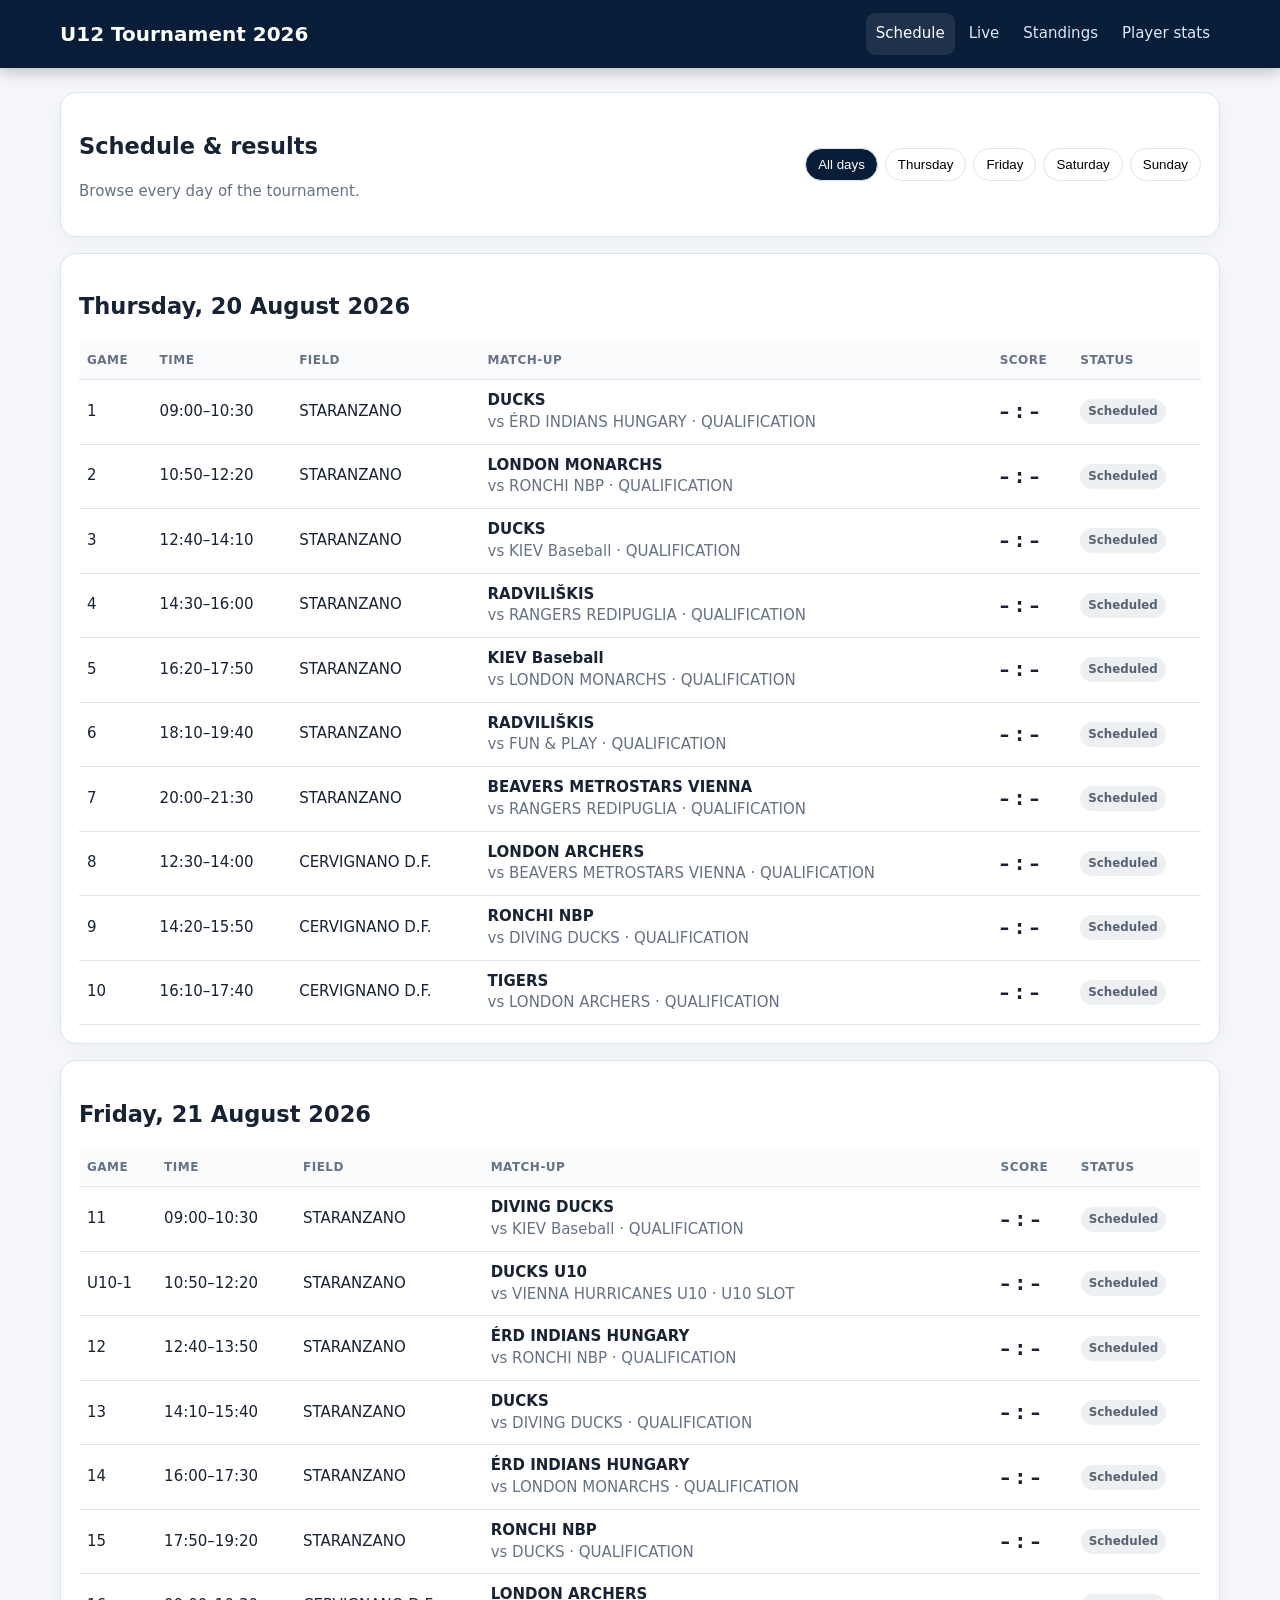
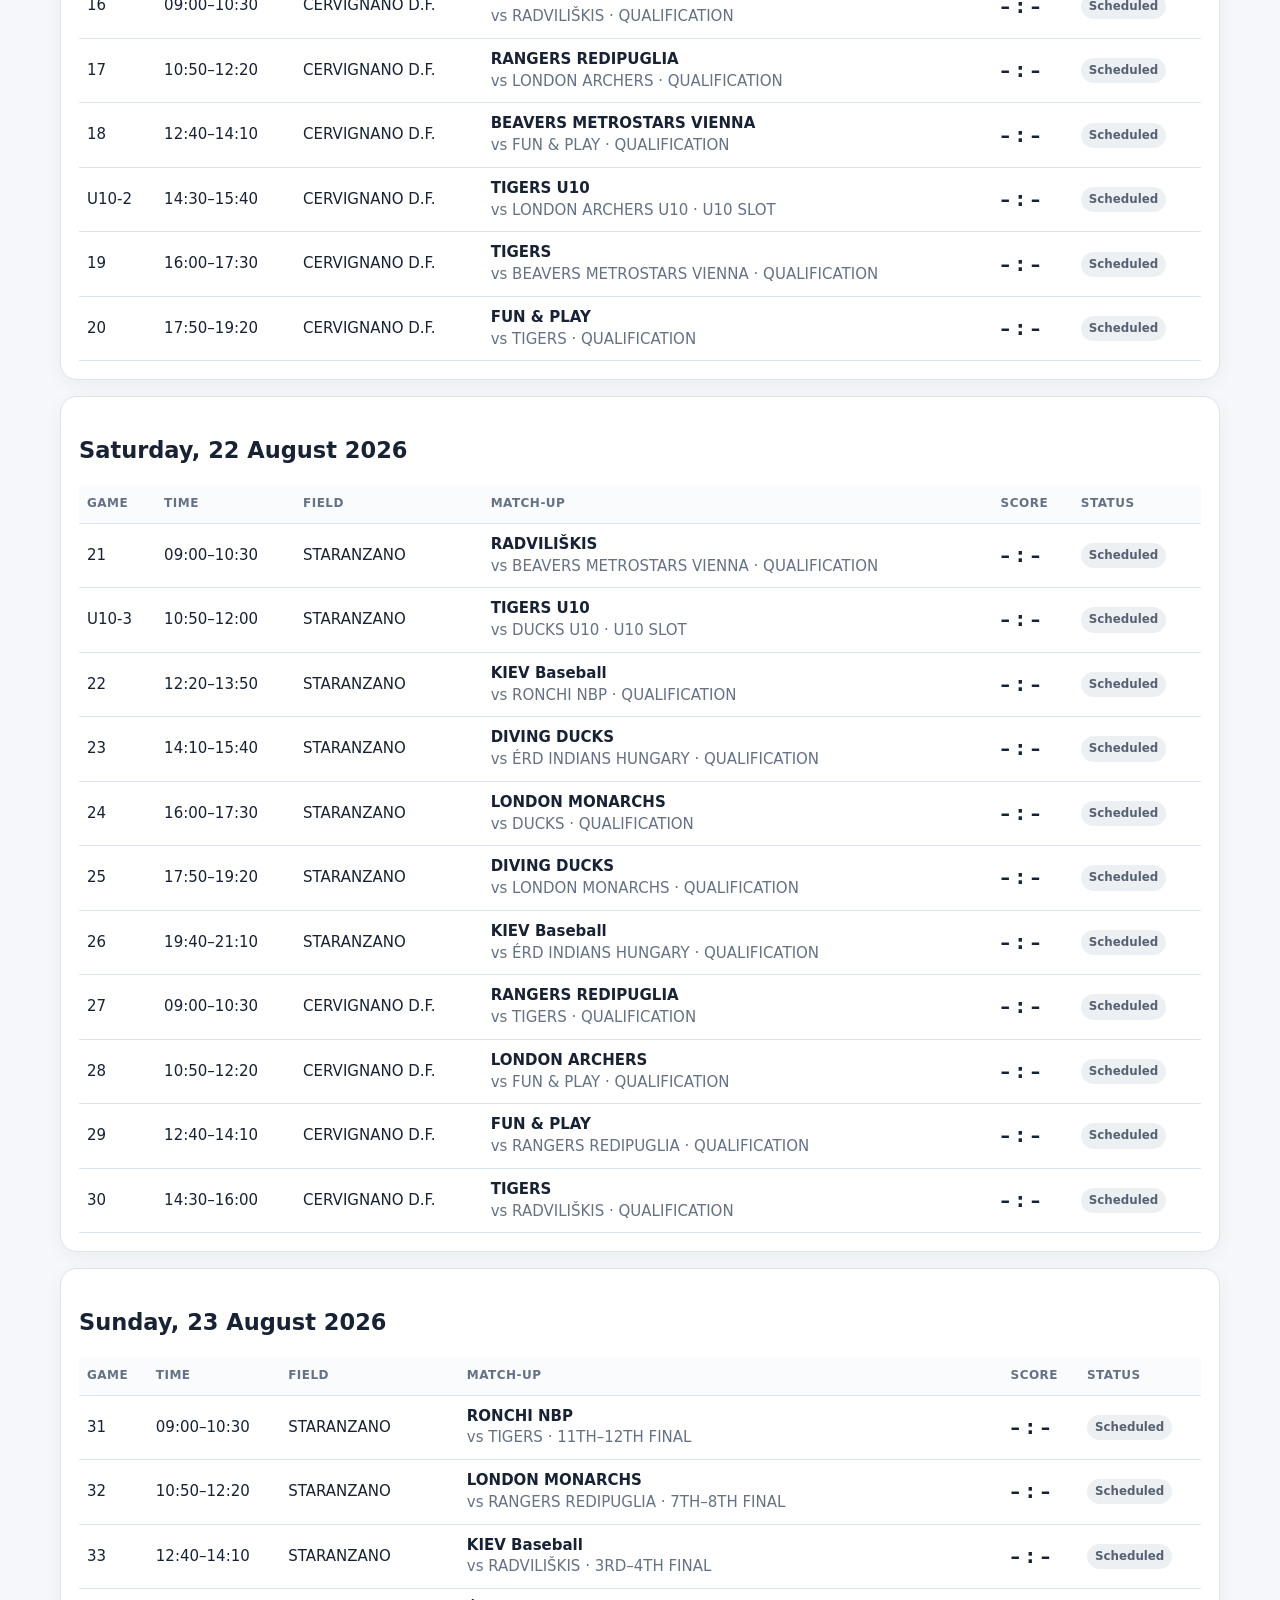
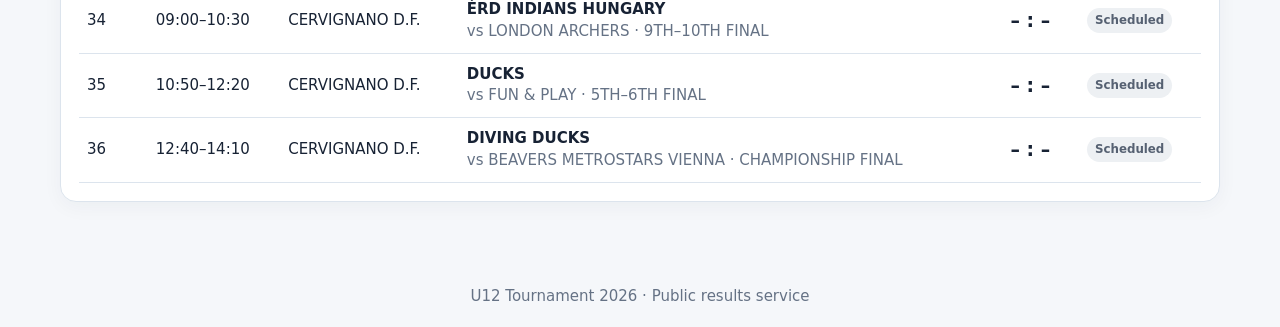
==== schedule.html @ 7409d3e1 "Add files via upload" ====
<!doctype html><html lang="en"><head><meta charset="utf-8"><meta name="viewport" content="width=device-width,initial-scale=1"><meta name="theme-color" content="#071d38"><title>Schedule · U12 Tournament 2026</title><link rel="stylesheet" href="assets/style.css"></head><body><header><div class="wrap"><a class="brand" href="index.html">U12 Tournament <b>2026</b></a><nav><a href="schedule.html" class="on">Schedule</a><a href="live.html">Live</a><a href="standings.html">Standings</a><a href="stats.html">Player stats</a></nav></div></header><main class="wrap"><section class="card"><div class="section-head"><div><h1>Schedule & results</h1><p class="muted">Browse every day of the tournament.</p></div><div class="tabs" id="tabs"></div></div></section><div id="content"></div></main><footer>U12 Tournament 2026 · Public results service</footer><script src="assets/common.js"></script><script>let selected='all';loadData().then(({schedule,results})=>{schedule=effectiveSchedule(schedule,results);const dates=[...new Set(schedule.map(g=>g.date))];tabs.innerHTML=`<button class="tab on" data-day="all">All days</button>`+dates.map(d=>`<button class="tab" data-day="${d}">${DAYS[d].split(',')[0]}</button>`).join('');function render(){content.innerHTML=dates.filter(d=>selected==='all'||d===selected).map(d=>`<section class="card"><h2>${DAYS[d]}</h2><div class="table"><table><thead><tr><th>Game</th><th>Time</th><th class="hide-sm">Field</th><th>Match-up</th><th>Score</th><th>Status</th></tr></thead><tbody>${schedule.filter(g=>g.date===d).map(g=>{const r=gameData(g,results);return `<tr><td>${esc(g.game)}</td><td>${g.time}</td><td class="hide-sm">${esc(g.field)}</td><td><b>${esc(g.team1)}</b><br><span class="muted">vs ${esc(g.team2)} · ${esc(g.phase)}</span></td><td class="score">${score(r)}</td><td>${badge(r.status)}</td></tr>`}).join('')}</tbody></table></div></section>`).join('')}tabs.onclick=e=>{if(!e.target.dataset.day)return;selected=e.target.dataset.day;document.querySelectorAll('.tab').forEach(x=>x.classList.toggle('on',x===e.target));render()};render()}).catch(e=>content.innerHTML=`<p class="notice error">${esc(e.message)}</p>`)</script></body></html>
---- assets/style.css ----
:root{--navy:#071d38;--blue:#087bc1;--sky:#edf7ff;--line:#dce4ed;--ink:#172234;--muted:#657285;--green:#0a7a42;--amber:#a96000;--red:#c92d3b}*{box-sizing:border-box}body{margin:0;background:#f5f7fa;color:var(--ink);font:15px/1.45 system-ui,-apple-system,"Segoe UI",Roboto,Arial,sans-serif}.wrap{width:min(1160px,calc(100% - 28px));margin:auto}header{position:sticky;top:0;z-index:5;background:var(--navy);color:white;box-shadow:0 3px 16px #0004}header .wrap{display:flex;min-height:68px;align-items:center;justify-content:space-between;gap:18px}.brand{color:white;text-decoration:none;font-size:1.25rem;font-weight:850;white-space:nowrap}nav{display:flex;gap:4px;overflow:auto}nav a{color:#daebfa;text-decoration:none;padding:10px;border-radius:9px;white-space:nowrap}nav a:hover,nav a.on{color:white;background:#ffffff18}main{padding:24px 0 48px}.card{background:white;border:1px solid var(--line);border-radius:16px;padding:18px;margin-bottom:16px;box-shadow:0 5px 20px #18283e0b}.hero{background:linear-gradient(135deg,var(--navy),#0c74b8);color:white}.hero h1{font-size:clamp(2rem,7vw,4.4rem);margin:.1em 0}.hero p{color:#dcedfb;max-width:700px}.btn{display:inline-block;border:0;border-radius:9px;background:var(--blue);color:white;padding:10px 14px;font-weight:750;text-decoration:none;cursor:pointer}.btn.alt{background:#e8edf3;color:var(--navy)}.btn.danger{background:var(--red)}.grid{display:grid;grid-template-columns:1fr 1fr;gap:16px}.kpis{display:grid;grid-template-columns:repeat(4,1fr);gap:10px}.kpi{background:var(--sky);padding:14px;border-radius:12px}.kpi b{display:block;font-size:1.7rem;color:var(--navy)}.toolbar,.section-head{display:flex;align-items:center;justify-content:space-between;gap:10px;flex-wrap:wrap}.tabs{display:flex;gap:7px;overflow:auto}.tab{border:1px solid var(--line);border-radius:999px;background:white;padding:8px 12px;white-space:nowrap;cursor:pointer}.tab.on{background:var(--navy);color:white}.table{overflow:auto}table{width:100%;border-collapse:collapse}th,td{padding:10px 8px;border-bottom:1px solid var(--line);text-align:left;vertical-align:middle}th{font-size:.75rem;text-transform:uppercase;letter-spacing:.04em;color:var(--muted);background:#f9fbfd}.score{font-size:1.18rem;font-weight:900;white-space:nowrap}.status{display:inline-block;padding:4px 8px;border-radius:999px;font-size:.74rem;font-weight:850;white-space:nowrap}.scheduled{background:#edf0f3;color:#566172}.live{background:#fff0d7;color:var(--amber)}.completed{background:#dff5e9;color:var(--green)}.live-dot{width:8px;height:8px;border-radius:50%;background:#e23c46;display:inline-block;margin-right:5px;animation:pulse 1.1s infinite}@keyframes pulse{50%{opacity:.3}}.match{display:grid;grid-template-columns:64px 1fr auto;gap:10px;align-items:center;padding:13px 0;border-bottom:1px solid var(--line)}.teamline{display:flex;justify-content:space-between;gap:10px}.muted{color:var(--muted)}.notice{padding:12px 14px;background:#fff8dc;border-left:5px solid #e5b600;border-radius:8px}.error{background:#ffe9eb;border-left-color:var(--red)}input,select,textarea{width:100%;border:1px solid #b9c5d2;border-radius:8px;padding:9px;font:inherit;background:white}.formgrid{display:grid;grid-template-columns:repeat(6,1fr);gap:8px}.formgrid label{font-size:.76rem;font-weight:750}.wide{grid-column:span 2}.full{grid-column:1/-1}.statrow{display:grid;grid-template-columns:2fr 1.5fr repeat(4,.72fr) auto;gap:7px;margin:7px 0}.pitchrow{grid-template-columns:2fr 1.5fr repeat(3,.8fr) auto}.admin-header{background:#2b143c;color:white;padding:11px 0}.admin-header .wrap{display:flex;align-items:center;justify-content:space-between}.setup{max-width:820px;margin:auto}.rank{font-weight:900;color:var(--navy)}footer{text-align:center;color:var(--muted);padding:20px}.hidden{display:none!important}@media(max-width:760px){header .wrap{display:block;padding-top:10px}.brand{display:block;margin-bottom:6px}nav{padding-bottom:10px}.grid{grid-template-columns:1fr}.kpis{grid-template-columns:1fr 1fr}.formgrid{grid-template-columns:1fr 1fr}.wide,.full{grid-column:1/-1}.statrow,.pitchrow{grid-template-columns:1fr 1fr}.statrow .remove{grid-column:1/-1}.match{grid-template-columns:52px 1fr}.match>.status{grid-column:2}.hide-sm{display:none}th,td{padding:9px 6px}}
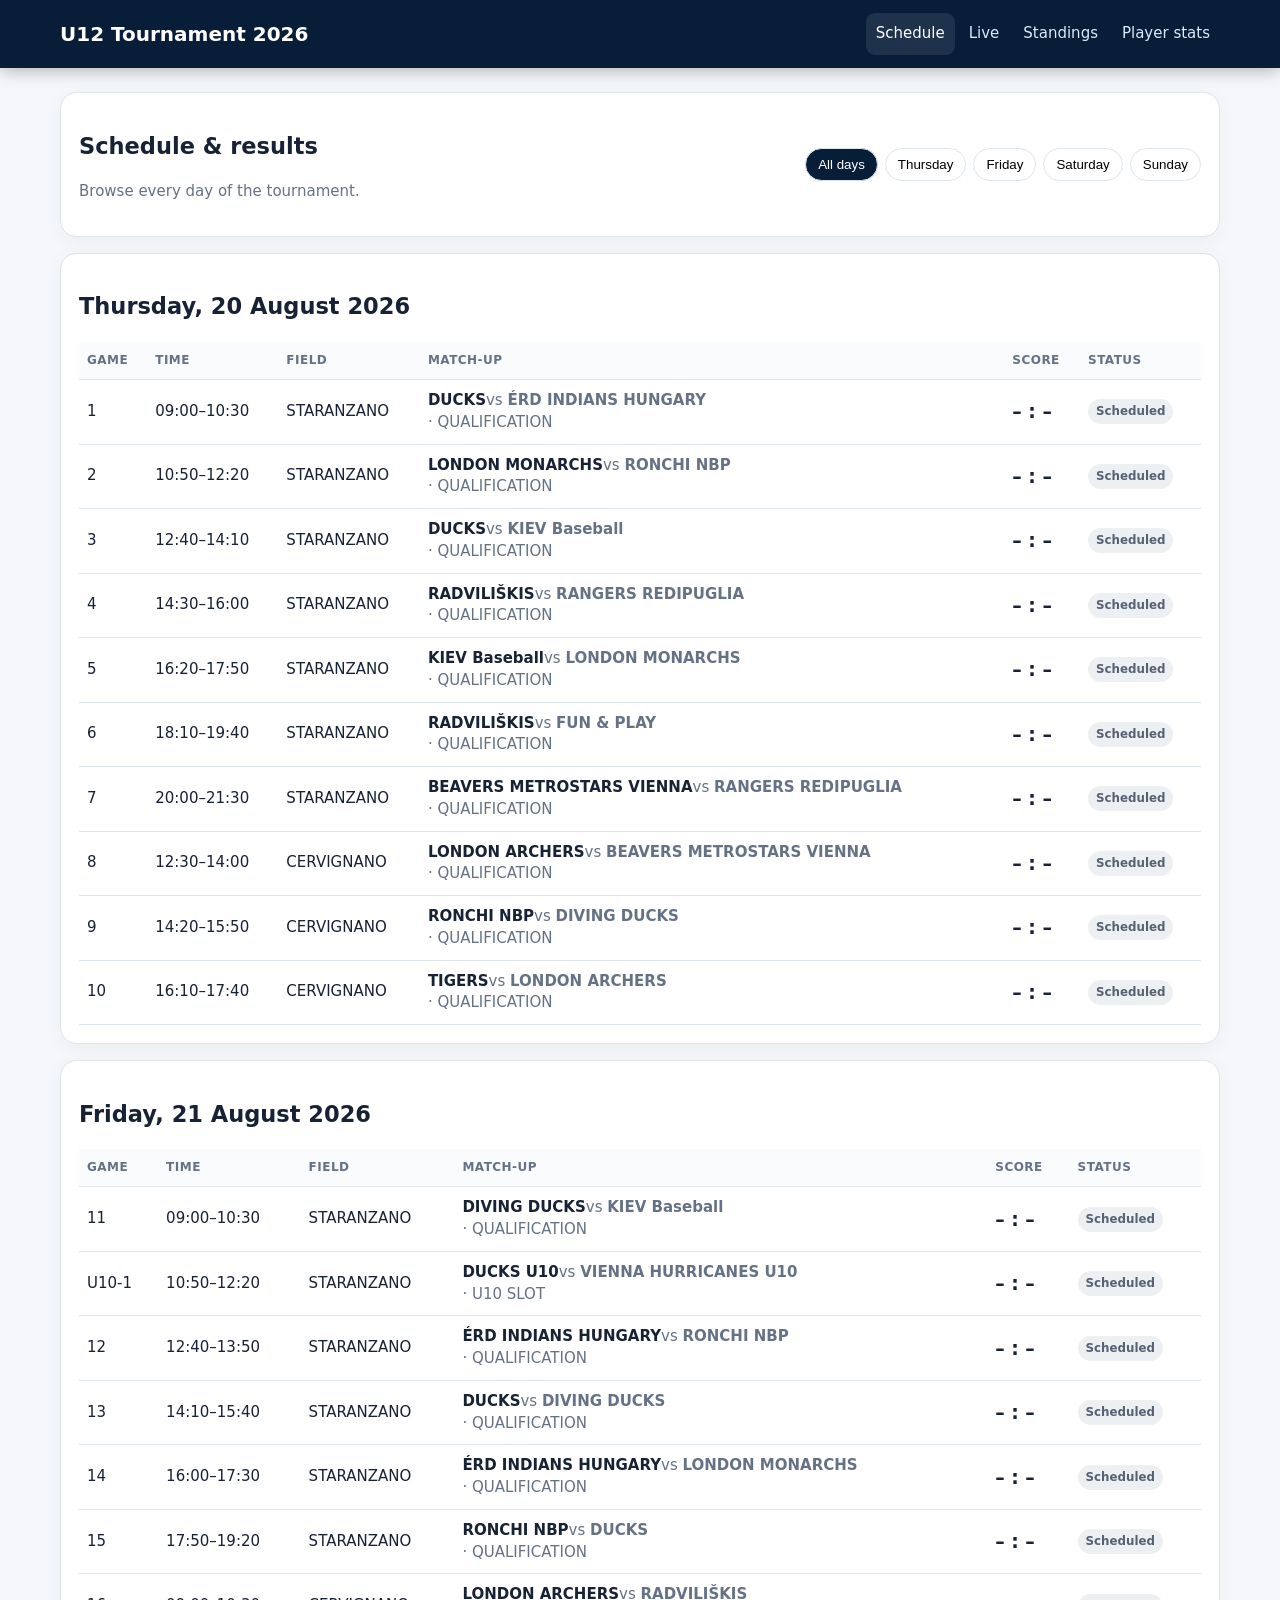
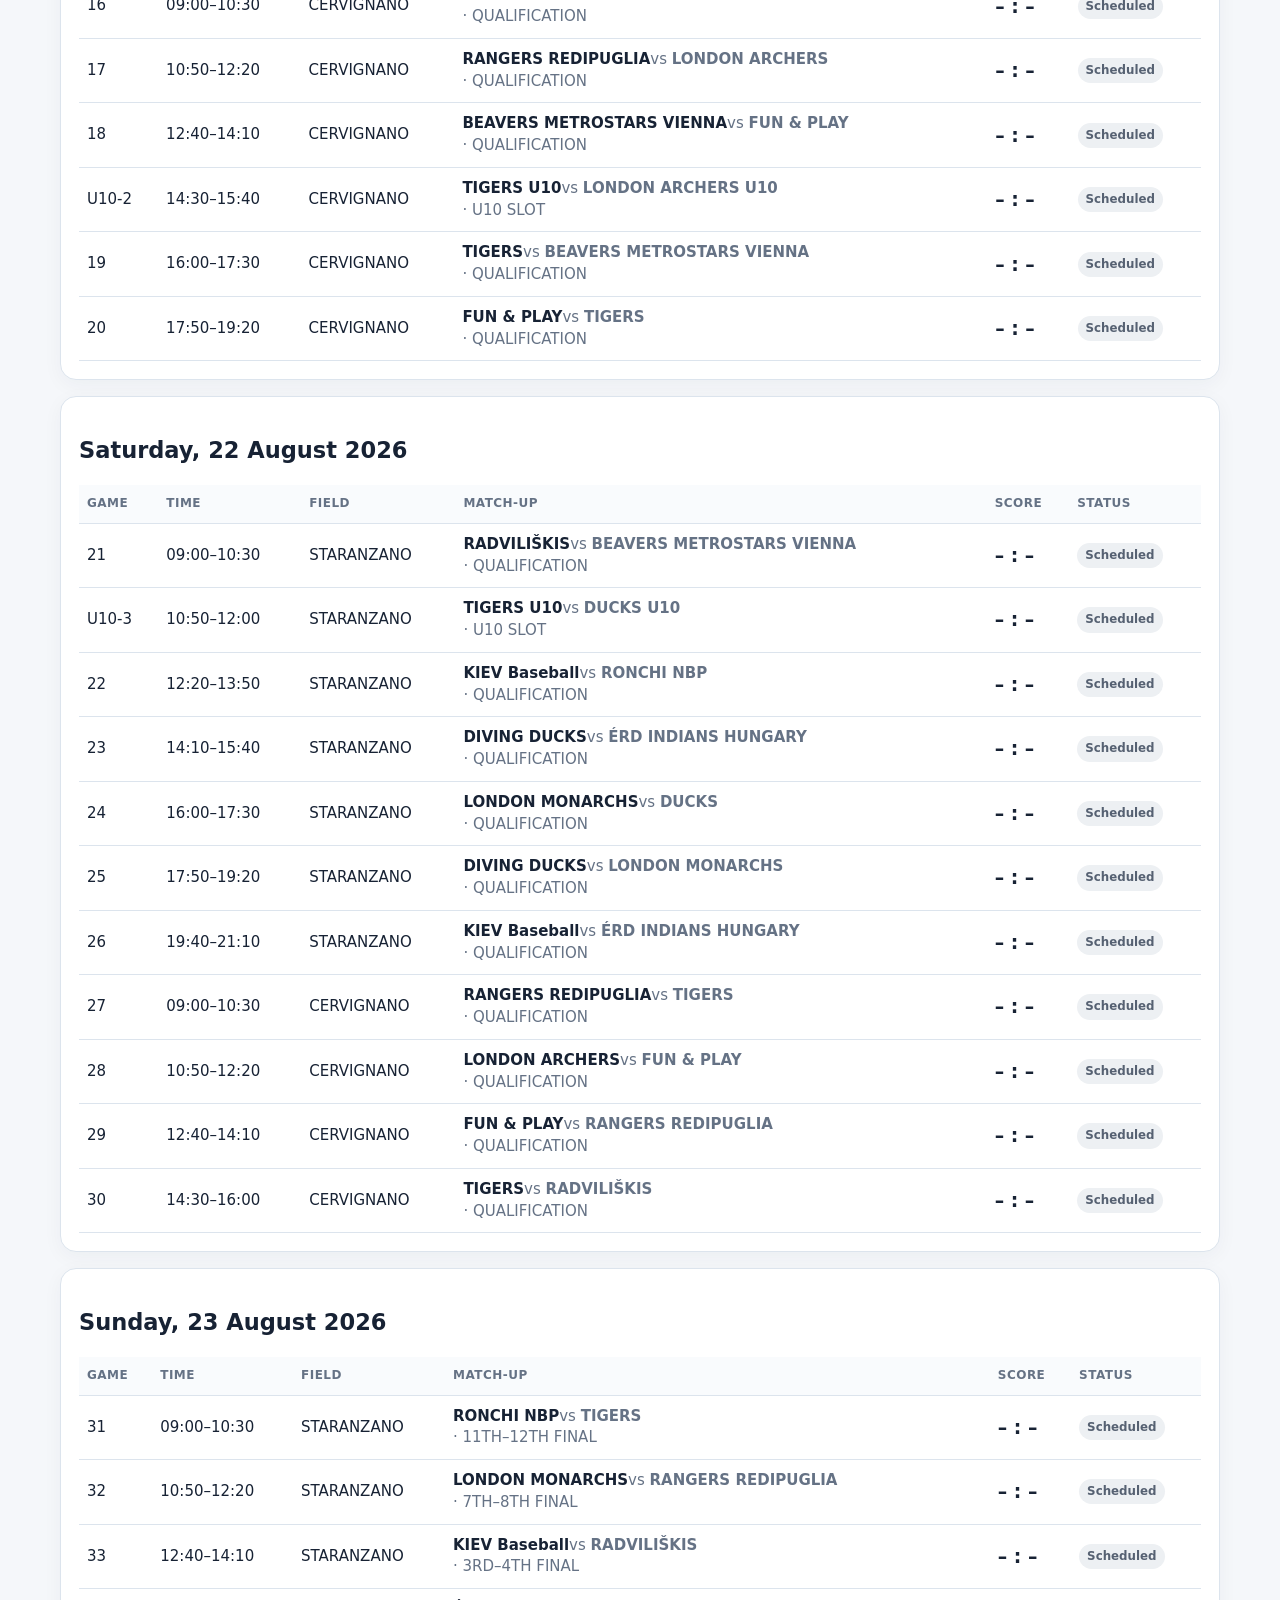
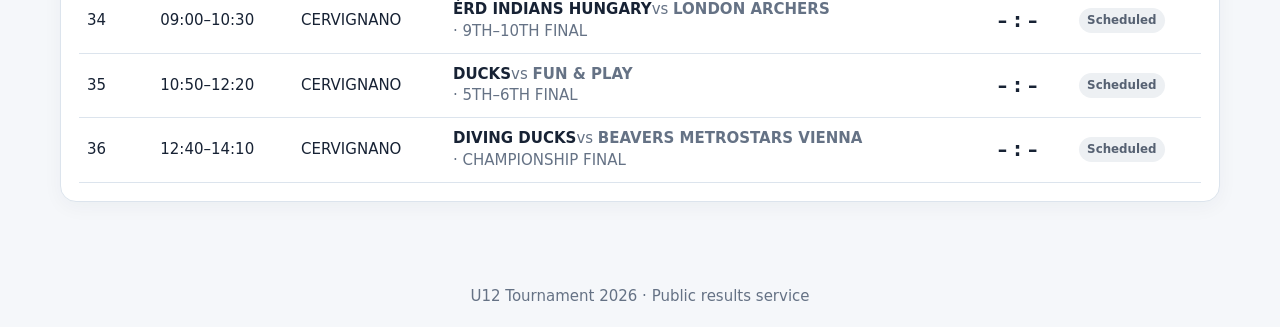
==== commit cef89633: "Update schedule.html" ====
--- a/schedule.html
+++ b/schedule.html
@@ -1 +1 @@
-<!doctype html><html lang="en"><head><meta charset="utf-8"><meta name="viewport" content="width=device-width,initial-scale=1"><meta name="theme-color" content="#071d38"><title>Schedule · U12 Tournament 2026</title><link rel="stylesheet" href="assets/style.css"></head><body><header><div class="wrap"><a class="brand" href="index.html">U12 Tournament <b>2026</b></a><nav><a href="schedule.html" class="on">Schedule</a><a href="live.html">Live</a><a href="standings.html">Standings</a><a href="stats.html">Player stats</a></nav></div></header><main class="wrap"><section class="card"><div class="section-head"><div><h1>Schedule & results</h1><p class="muted">Browse every day of the tournament.</p></div><div class="tabs" id="tabs"></div></div></section><div id="content"></div></main><footer>U12 Tournament 2026 · Public results service</footer><script src="assets/common.js"></script><script>let selected='all';loadData().then(({schedule,results})=>{schedule=effectiveSchedule(schedule,results);const dates=[...new Set(schedule.map(g=>g.date))];tabs.innerHTML=`<button class="tab on" data-day="all">All days</button>`+dates.map(d=>`<button class="tab" data-day="${d}">${DAYS[d].split(',')[0]}</button>`).join('');function render(){content.innerHTML=dates.filter(d=>selected==='all'||d===selected).map(d=>`<section class="card"><h2>${DAYS[d]}</h2><div class="table"><table><thead><tr><th>Game</th><th>Time</th><th class="hide-sm">Field</th><th>Match-up</th><th>Score</th><th>Status</th></tr></thead><tbody>${schedule.filter(g=>g.date===d).map(g=>{const r=gameData(g,results);return `<tr><td>${esc(g.game)}</td><td>${g.time}</td><td class="hide-sm">${esc(g.field)}</td><td><b>${esc(g.team1)}</b><br><span class="muted">vs ${esc(g.team2)} · ${esc(g.phase)}</span></td><td class="score">${score(r)}</td><td>${badge(r.status)}</td></tr>`}).join('')}</tbody></table></div></section>`).join('')}tabs.onclick=e=>{if(!e.target.dataset.day)return;selected=e.target.dataset.day;document.querySelectorAll('.tab').forEach(x=>x.classList.toggle('on',x===e.target));render()};render()}).catch(e=>content.innerHTML=`<p class="notice error">${esc(e.message)}</p>`)</script></body></html>+<!doctype html><html lang="en"><head><meta charset="utf-8"><meta name="viewport" content="width=device-width,initial-scale=1"><meta name="theme-color" content="#071d38"><title>Schedule · U12 Tournament 2026</title><link rel="stylesheet" href="assets/style.css"></head><body><header><div class="wrap"><a class="brand" href="index.html">U12 Tournament <b>2026</b></a><nav><a href="schedule.html" class="on">Schedule</a><a href="live.html">Live</a><a href="standings.html">Standings</a><a href="stats.html">Player stats</a></nav></div></header><main class="wrap"><section class="card"><div class="section-head"><div><h1>Schedule & results</h1><p class="muted">Browse every day of the tournament.</p></div><div class="tabs" id="tabs"></div></div></section><div id="content"></div></main><footer>U12 Tournament 2026 · Public results service</footer><script src="assets/common.js"></script><script>let selected='all';loadData().then(({schedule,results})=>{schedule=effectiveSchedule(schedule,results);const dates=[...new Set(schedule.map(g=>g.date))];tabs.innerHTML=`<button class="tab on" data-day="all">All days</button>`+dates.map(d=>`<button class="tab" data-day="${d}">${DAYS[d].split(',')[0]}</button>`).join('');function render(){content.innerHTML=dates.filter(d=>selected==='all'||d===selected).map(d=>`<section class="card"><h2>${DAYS[d]}</h2><div class="table"><table><thead><tr><th>Game</th><th>Time</th><th class="hide-sm">Field</th><th>Match-up</th><th>Score</th><th>Status</th></tr></thead><tbody>${schedule.filter(g=>g.date===d).map(g=>{const r=gameData(g,results);return `<tr><td>${esc(g.game)}</td><td>${g.time}</td><td class="hide-sm">${esc(g.field)}</td><td><b>${esc(g.team1)}</b><span class="muted">vs <b>${esc(g.team2)}</b><br> · ${esc(g.phase)}</span></td><td class="score">${score(r)}</td><td>${badge(r.status)}</td></tr>`}).join('')}</tbody></table></div></section>`).join('')}tabs.onclick=e=>{if(!e.target.dataset.day)return;selected=e.target.dataset.day;document.querySelectorAll('.tab').forEach(x=>x.classList.toggle('on',x===e.target));render()};render()}).catch(e=>content.innerHTML=`<p class="notice error">${esc(e.message)}</p>`)</script></body></html>
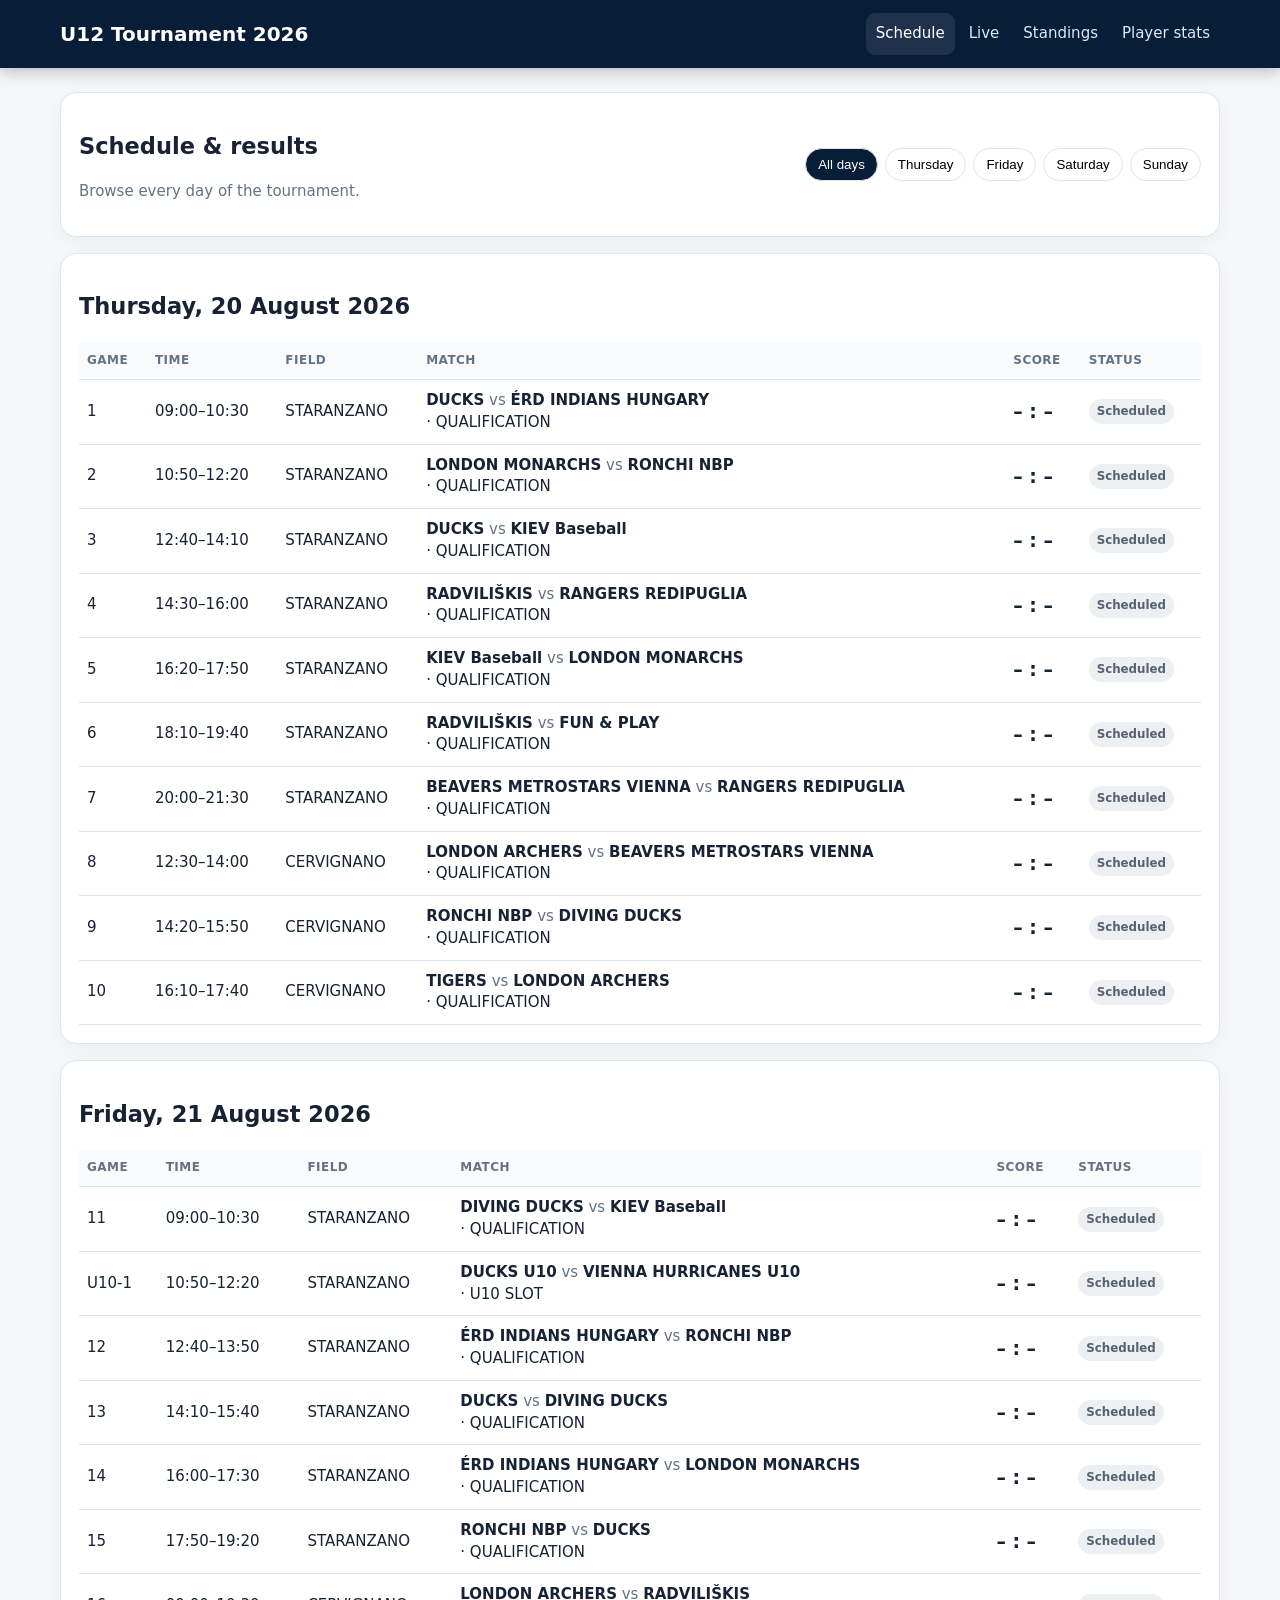
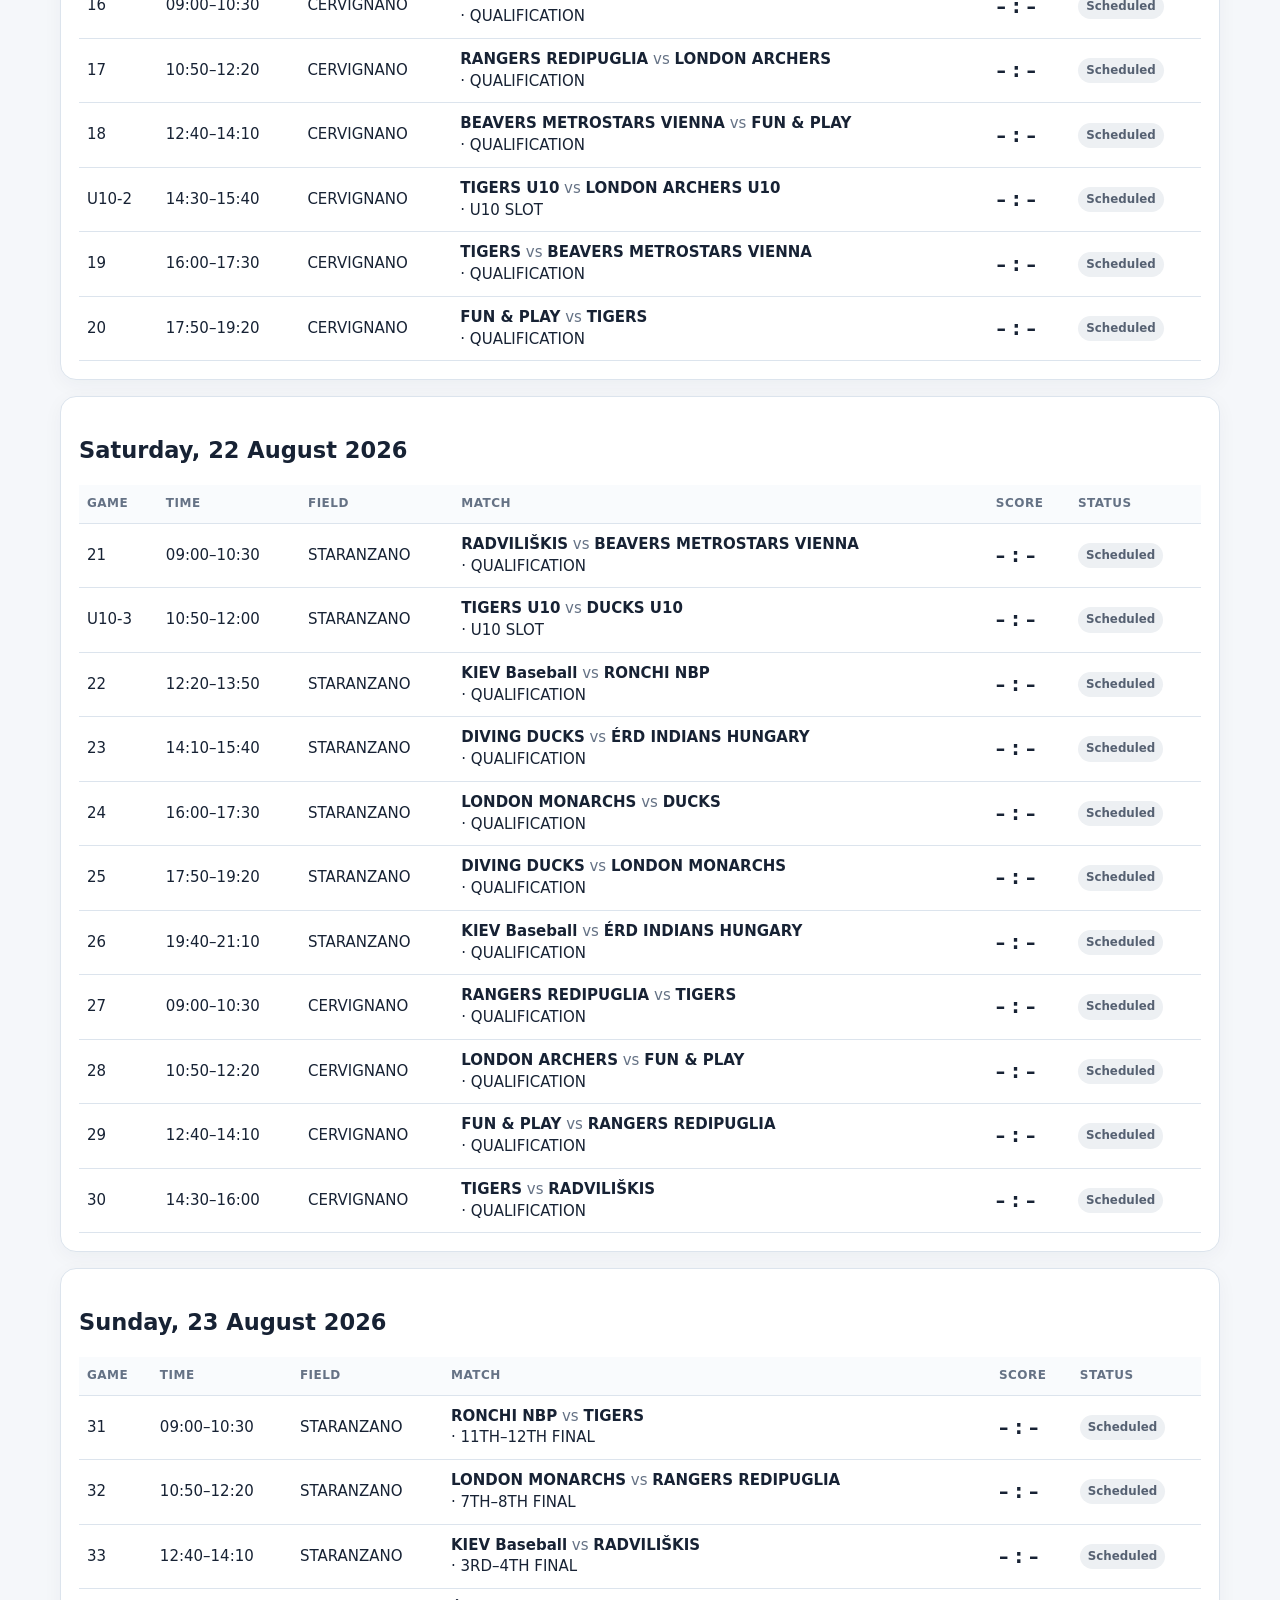
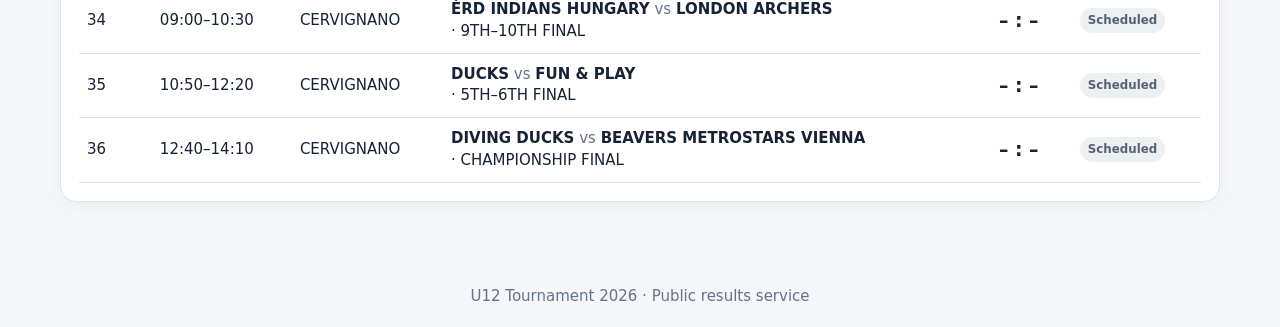
==== commit 3210af82: "Update schedule.html" ====
--- a/schedule.html
+++ b/schedule.html
@@ -1 +1 @@
-<!doctype html><html lang="en"><head><meta charset="utf-8"><meta name="viewport" content="width=device-width,initial-scale=1"><meta name="theme-color" content="#071d38"><title>Schedule · U12 Tournament 2026</title><link rel="stylesheet" href="assets/style.css"></head><body><header><div class="wrap"><a class="brand" href="index.html">U12 Tournament <b>2026</b></a><nav><a href="schedule.html" class="on">Schedule</a><a href="live.html">Live</a><a href="standings.html">Standings</a><a href="stats.html">Player stats</a></nav></div></header><main class="wrap"><section class="card"><div class="section-head"><div><h1>Schedule & results</h1><p class="muted">Browse every day of the tournament.</p></div><div class="tabs" id="tabs"></div></div></section><div id="content"></div></main><footer>U12 Tournament 2026 · Public results service</footer><script src="assets/common.js"></script><script>let selected='all';loadData().then(({schedule,results})=>{schedule=effectiveSchedule(schedule,results);const dates=[...new Set(schedule.map(g=>g.date))];tabs.innerHTML=`<button class="tab on" data-day="all">All days</button>`+dates.map(d=>`<button class="tab" data-day="${d}">${DAYS[d].split(',')[0]}</button>`).join('');function render(){content.innerHTML=dates.filter(d=>selected==='all'||d===selected).map(d=>`<section class="card"><h2>${DAYS[d]}</h2><div class="table"><table><thead><tr><th>Game</th><th>Time</th><th class="hide-sm">Field</th><th>Match-up</th><th>Score</th><th>Status</th></tr></thead><tbody>${schedule.filter(g=>g.date===d).map(g=>{const r=gameData(g,results);return `<tr><td>${esc(g.game)}</td><td>${g.time}</td><td class="hide-sm">${esc(g.field)}</td><td><b>${esc(g.team1)}</b><span class="muted">vs <b>${esc(g.team2)}</b><br> · ${esc(g.phase)}</span></td><td class="score">${score(r)}</td><td>${badge(r.status)}</td></tr>`}).join('')}</tbody></table></div></section>`).join('')}tabs.onclick=e=>{if(!e.target.dataset.day)return;selected=e.target.dataset.day;document.querySelectorAll('.tab').forEach(x=>x.classList.toggle('on',x===e.target));render()};render()}).catch(e=>content.innerHTML=`<p class="notice error">${esc(e.message)}</p>`)</script></body></html>
+<!doctype html><html lang="en"><head><meta charset="utf-8"><meta name="viewport" content="width=device-width,initial-scale=1"><meta name="theme-color" content="#071d38"><title>Schedule · U12 Tournament 2026</title><link rel="stylesheet" href="assets/style.css"></head><body><header><div class="wrap"><a class="brand" href="index.html">U12 Tournament <b>2026</b></a><nav><a href="schedule.html" class="on">Schedule</a><a href="live.html">Live</a><a href="standings.html">Standings</a><a href="stats.html">Player stats</a></nav></div></header><main class="wrap"><section class="card"><div class="section-head"><div><h1>Schedule & results</h1><p class="muted">Browse every day of the tournament.</p></div><div class="tabs" id="tabs"></div></div></section><div id="content"></div></main><footer>U12 Tournament 2026 · Public results service</footer><script src="assets/common.js"></script><script>let selected='all';loadData().then(({schedule,results})=>{schedule=effectiveSchedule(schedule,results);const dates=[...new Set(schedule.map(g=>g.date))];tabs.innerHTML=`<button class="tab on" data-day="all">All days</button>`+dates.map(d=>`<button class="tab" data-day="${d}">${DAYS[d].split(',')[0]}</button>`).join('');function render(){content.innerHTML=dates.filter(d=>selected==='all'||d===selected).map(d=>`<section class="card"><h2>${DAYS[d]}</h2><div class="table"><table><thead><tr><th>Game</th><th>Time</th><th class="hide-sm">Field</th><th>Match</th><th>Score</th><th>Status</th></tr></thead><tbody>${schedule.filter(g=>g.date===d).map(g=>{const r=gameData(g,results);return `<tr><td>${esc(g.game)}</td><td>${g.time}</td><td class="hide-sm">${esc(g.field)}</td><td><b>${esc(g.team1)}</b><span class="muted"> vs </span><b>${esc(g.team2)}</b><br>· ${esc(g.phase)}</td><td class="score">${score(r)}</td><td>${badge(r.status)}</td></tr>`}).join('')}</tbody></table></div></section>`).join('')}tabs.onclick=e=>{if(!e.target.dataset.day)return;selected=e.target.dataset.day;document.querySelectorAll('.tab').forEach(x=>x.classList.toggle('on',x===e.target));render()};render()}).catch(e=>content.innerHTML=`<p class="notice error">${esc(e.message)}</p>`)</script></body></html>
